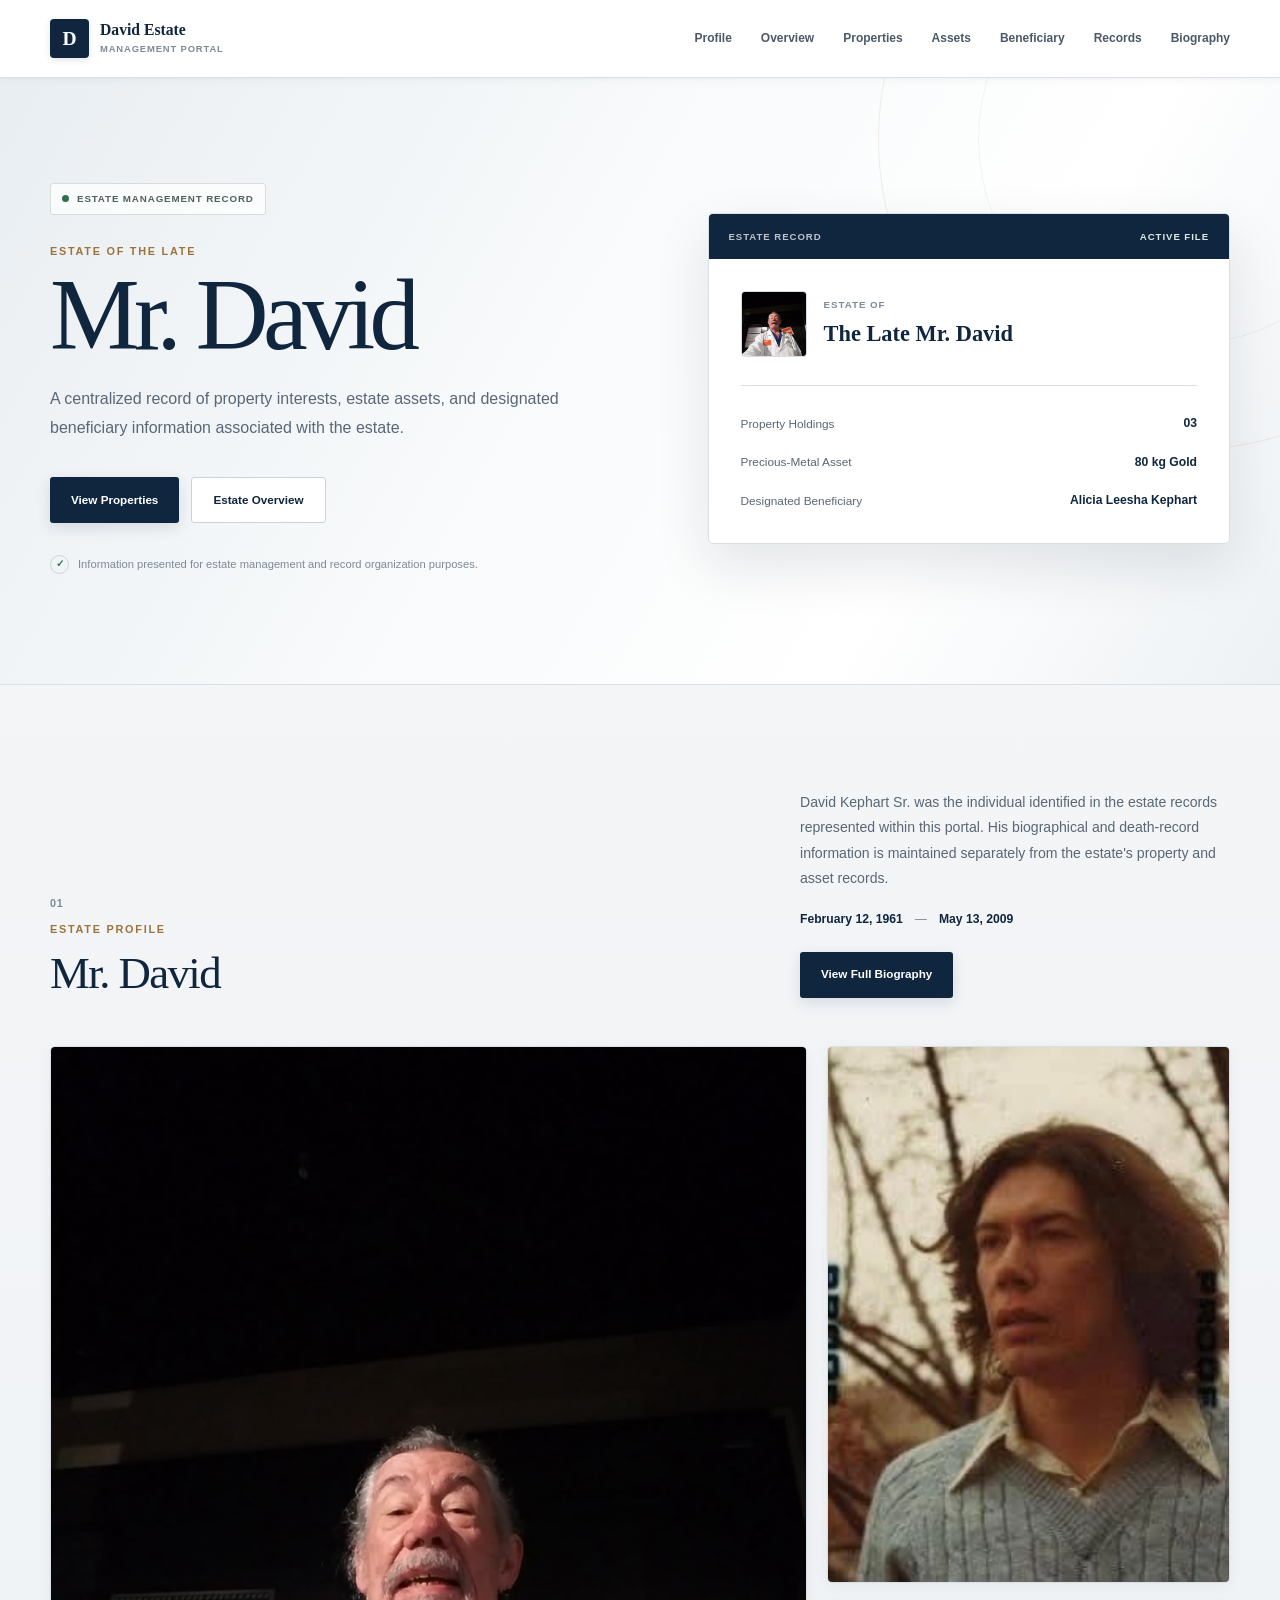
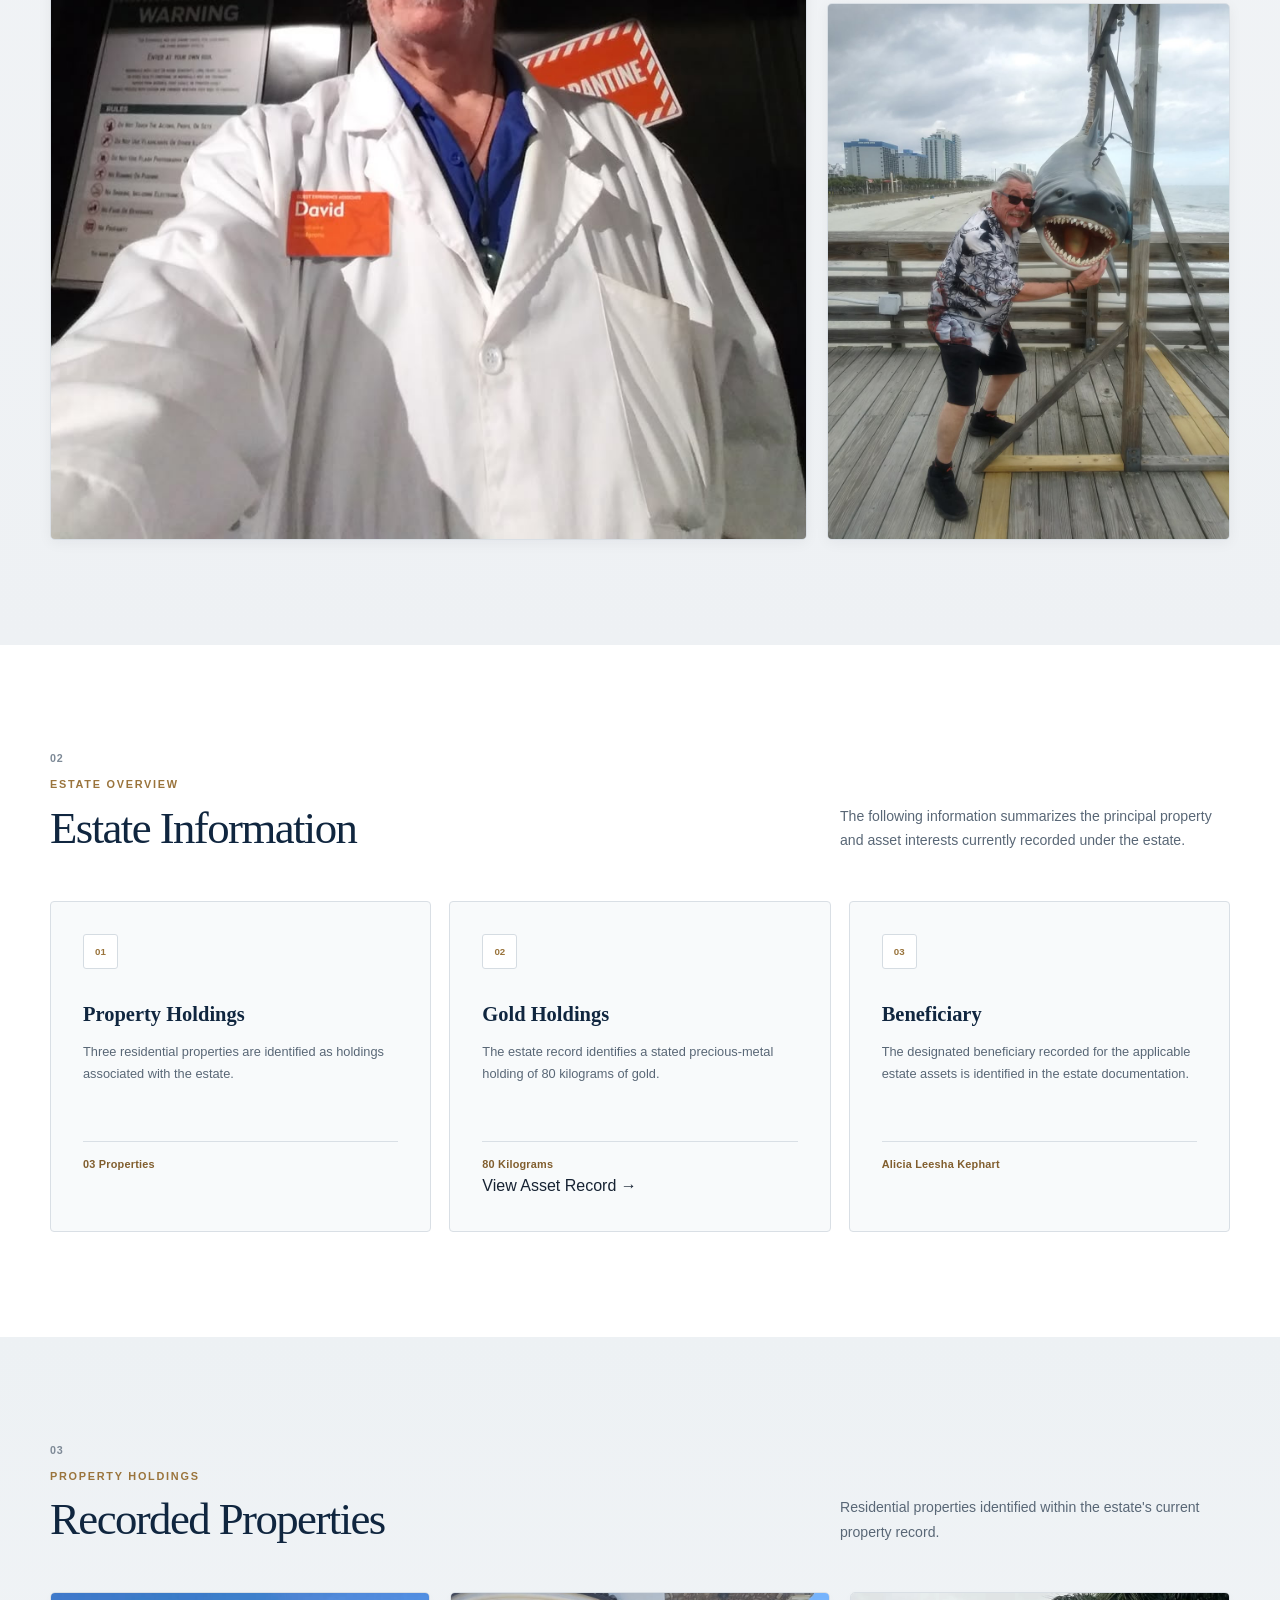
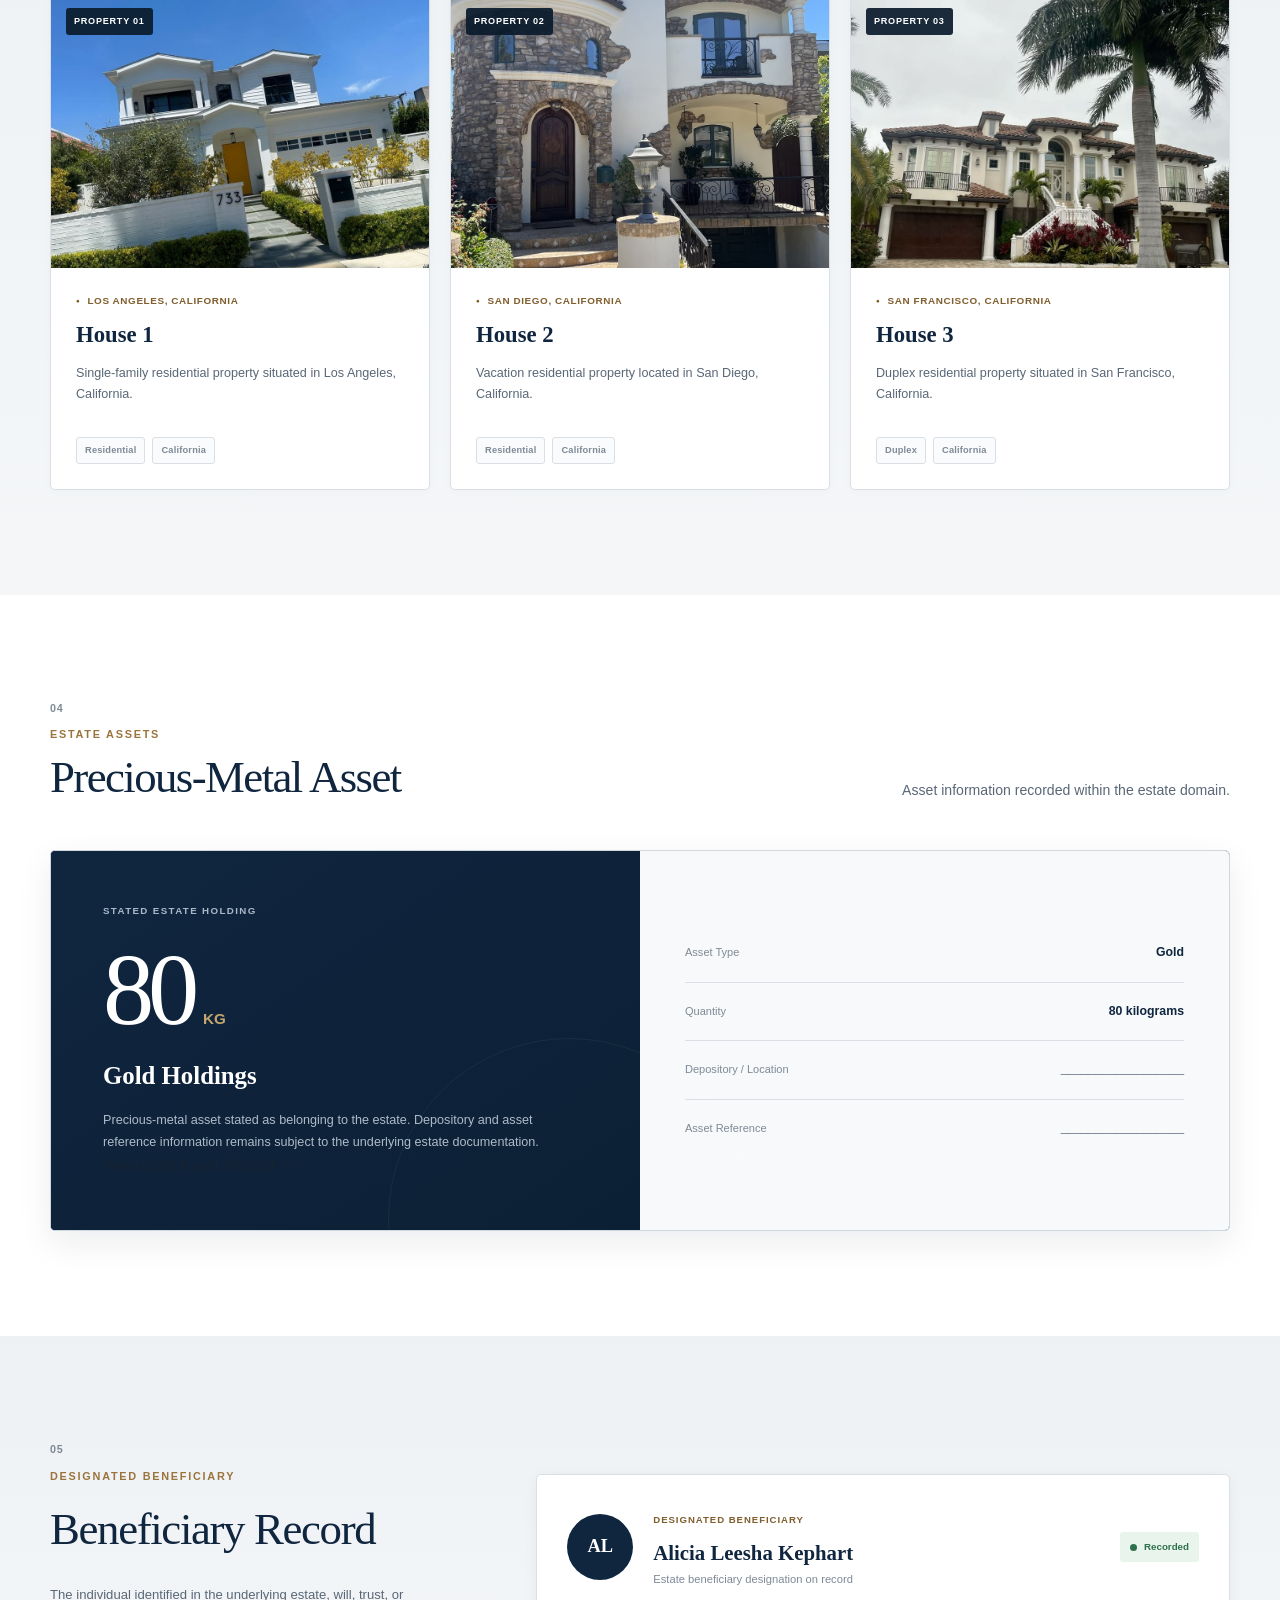
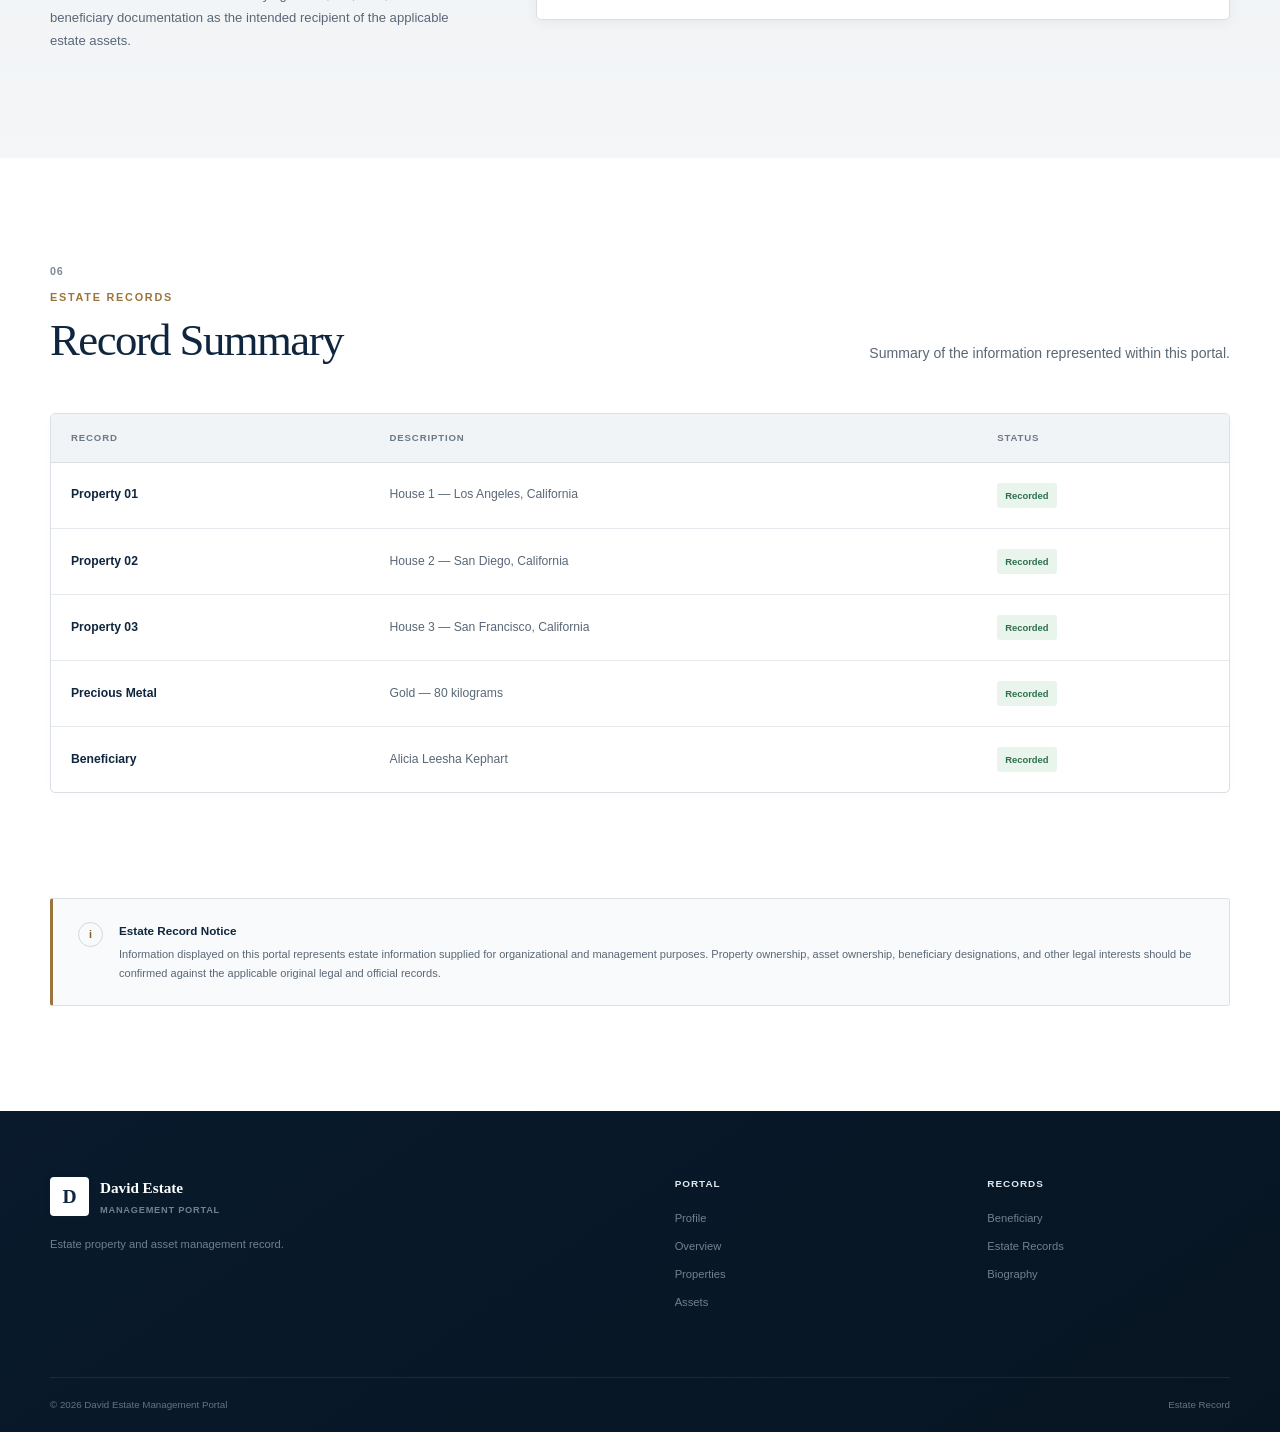
==== index.html @ 5ae82aa2 "Add files via upload" ====
<!DOCTYPE html>

<html lang="en">
<head>
  <meta charset="UTF-8" />
  <meta name="viewport" content="width=device-width, initial-scale=1.0" />

  <title>David Estate Management Portal</title>

<meta
 name="description"
 content="Estate management and property records portal for the Estate of the Late Mr. David."
/>

  <link rel="stylesheet" href="style.css" />
</head>

<body>

  <!-- =========================
       HEADER
  ========================== -->

  <header class="site-header">
    <div class="container header-inner">


  <a href="#home" class="brand">
    <span class="brand-mark">D</span>

    <span class="brand-text">
      <strong>David Estate</strong>
      <small>Management Portal</small>
    </span>
  </a>

  <nav class="main-nav" aria-label="Main navigation">
    <a href="#profile">Profile</a>
    <a href="#overview">Overview</a>
    <a href="#properties">Properties</a>
    <a href="#assets">Assets</a>
    <a href="#beneficiary">Beneficiary</a>
    <a href="#records">Records</a>
    <a href="biography.html">Biography</a>
  </nav>

  <button
    class="mobile-menu-button"
    id="mobileMenuButton"
    type="button"
    aria-label="Open navigation menu"
    aria-expanded="false"
  >
    <span></span>
    <span></span>
    <span></span>
  </button>

</div>


  </header>

  <!-- =========================
       MOBILE NAVIGATION
  ========================== -->

  <div class="mobile-nav" id="mobileNav">


<a href="#profile">Profile</a>

<a href="#overview">
  Overview
</a>

<a href="#properties">
  Properties
</a>

<a href="#assets">
  Assets
</a>

<a href="#beneficiary">
  Beneficiary
</a>

<a href="#records">
  Records
</a>

<a href="biography.html">
  Biography
</a>


  </div>

  <main>


<!-- =========================
     HERO
========================== -->

<section class="hero" id="home">

  <div class="container hero-grid">

    <div class="hero-content">

      <div class="status-label">
        <span class="status-dot"></span>
        Estate Management Record
      </div>

      <p class="eyebrow">
        ESTATE OF THE LATE
      </p>

      <h1>
        Mr. David
      </h1>

      <p class="hero-description">
        A centralized record of property interests, estate assets,
        and designated beneficiary information associated with the
        estate.
      </p>

      <div class="hero-actions">

        <a
          href="#properties"
          class="button button-primary"
        >
          View Properties
        </a>

        <a
          href="#overview"
          class="button button-secondary"
        >
          Estate Overview
        </a>

      </div>

      <div class="record-note">

        <span class="record-icon">
          ✓
        </span>

        <span>
          Information presented for estate management and record
          organization purposes.
        </span>

      </div>

    </div>


    <!-- ESTATE RECORD CARD -->

    <div class="hero-record-card">

      <div class="record-card-header">

        <span>
          ESTATE RECORD
        </span>

        <span class="record-status">
          ACTIVE FILE
        </span>

      </div>


      <div class="record-card-body">

        <div class="record-person">

          <div class="person-photo">

            <img
              src="assets/david-1.jpg"
              alt="Photograph of the late Mr. David"
            />

          </div>

          <div>

            <span class="record-label">
              Estate of
            </span>

            <h2>
              The Late Mr. David
            </h2>

          </div>

        </div>


        <div class="record-divider"></div>


        <div class="record-details">

          <div class="detail-item">

            <span>
              Property Holdings
            </span>

            <strong>
              03
            </strong>

          </div>


          <div class="detail-item">

            <span>
              Precious-Metal Asset
            </span>

            <strong>
              80 kg Gold
            </strong>

          </div>


          <div class="detail-item">

            <span>
              Designated Beneficiary
            </span>

            <strong>
              Alicia Leesha Kephart
            </strong>

          </div>

        </div>

      </div>

    </div>

  </div>

</section>


<!-- =========================
     ESTATE PROFILE
========================== -->

<section
  class="section profile-section"
  id="profile"
>

  <div class="container">

    <div class="section-heading">

      <div>

        <span class="section-number">
          01
        </span>

        <p class="eyebrow">
          ESTATE PROFILE
        </p>

        <h2>
          Mr. David
        </h2>

      </div>


      <div class="profile-introduction">

        <p>
          David Kephart Sr. was the individual identified in the
          estate records represented within this portal. His
          biographical and death-record information is maintained
          separately from the estate's property and asset records.
        </p>

        <p class="profile-dates">
          <strong>
            February 12, 1961
          </strong>

          <span>
            —
          </span>

          <strong>
            May 13, 2009
          </strong>
        </p>

        <a
          href="biography.html"
          class="button button-primary profile-link"
        >
          View Full Biography
        </a>

      </div>

    </div>


    <div class="profile-grid">

      <div class="profile-main-photo">

        <img
          src="assets/david-1.jpg"
          alt="Photograph of David Kephart Sr."
          loading="lazy"
        />

      </div>


      <div class="profile-side">

        <div class="profile-photo">

          <img
            src="assets/david-2.jpg"
            alt="Photograph of David Kephart Sr."
            loading="lazy"
          />

        </div>


        <div class="profile-photo">

          <img
            src="assets/david-3.jpg"
            alt="Photograph of David Kephart Sr."
            loading="lazy"
          />

        </div>

      </div>

    </div>

  </div>

</section>


<!-- =========================
     OVERVIEW
========================== -->

<section
  class="section overview-section"
  id="overview"
>

  <div class="container">

    <div class="section-heading">

      <div>

        <span class="section-number">
          02
        </span>

        <p class="eyebrow">
          ESTATE OVERVIEW
        </p>

        <h2>
          Estate Information
        </h2>

      </div>

      <p>
        The following information summarizes the principal property
        and asset interests currently recorded under the estate.
      </p>

    </div>


    <div class="overview-grid">

      <article class="info-card">

        <div class="info-icon">
          01
        </div>

        <h3>
          Property Holdings
        </h3>

        <p>
          Three residential properties are identified as holdings
          associated with the estate.
        </p>

        <span class="card-value">
          03 Properties
        </span>

      </article>


      <!-- GOLD CARD NOW LINKS TO GOLD HOLDINGS -->

      <a
        href="gold-holdings.html"
        class="info-card asset-link-card"
        aria-label="View Gold Holdings asset record"
      >

        <div class="info-icon">
          02
        </div>

        <h3>
          Gold Holdings
        </h3>

        <p>
          The estate record identifies a stated precious-metal
          holding of 80 kilograms of gold.
        </p>

        <span class="card-value">
          80 Kilograms
        </span>

        <span class="card-link">
          View Asset Record →
        </span>

      </a>


      <article class="info-card">

        <div class="info-icon">
          03
        </div>

        <h3>
          Beneficiary
        </h3>

        <p>
          The designated beneficiary recorded for the applicable
          estate assets is identified in the estate documentation.
        </p>

        <span class="card-value">
          Alicia Leesha Kephart
        </span>

      </article>

    </div>

  </div>

</section>


<!-- =========================
     PROPERTIES
========================== -->

<section
  class="section properties-section"
  id="properties"
>

  <div class="container">

    <div class="section-heading">

      <div>

        <span class="section-number">
          03
        </span>

        <p class="eyebrow">
          PROPERTY HOLDINGS
        </p>

        <h2>
          Recorded Properties
        </h2>

      </div>

      <p>
        Residential properties identified within the estate's
        current property record.
      </p>

    </div>


    <div class="property-grid">

      <!-- HOUSE 1 -->

      <article class="property-card">

        <div class="property-image">

          <img
            src="assets/house-1.jpg"
            alt="House 1 property in Los Angeles, California"
            loading="lazy"
          />

          <span class="property-number">
            PROPERTY 01
          </span>

        </div>


        <div class="property-content">

          <div class="property-location">

            <span class="location-pin">
              ●
            </span>

            Los Angeles, California

          </div>


          <h3>
            House 1
          </h3>


          <p>
            Single-family residential property situated in
            Los Angeles, California.
          </p>


          <div class="property-meta">

            <span>
              Residential
            </span>

            <span>
              California
            </span>

          </div>

        </div>

      </article>


      <!-- HOUSE 2 -->

      <article class="property-card">

        <div class="property-image">

          <img
            src="assets/house-2.jpg"
            alt="House 2 property in San Diego, California"
            loading="lazy"
          />

          <span class="property-number">
            PROPERTY 02
          </span>

        </div>


        <div class="property-content">

          <div class="property-location">

            <span class="location-pin">
              ●
            </span>

            San Diego, California

          </div>


          <h3>
            House 2
          </h3>


          <p>
            Vacation residential property located in San Diego,
            California.
          </p>


          <div class="property-meta">

            <span>
              Residential
            </span>

            <span>
              California
            </span>

          </div>

        </div>

      </article>


      <!-- HOUSE 3 -->

      <article class="property-card">

        <div class="property-image">

          <img
            src="assets/house-3.jpg"
            alt="House 3 property in San Francisco, California"
            loading="lazy"
          />

          <span class="property-number">
            PROPERTY 03
          </span>

        </div>


        <div class="property-content">

          <div class="property-location">

            <span class="location-pin">
              ●
            </span>

            San Francisco, California

          </div>


          <h3>
            House 3
          </h3>


          <p>
            Duplex residential property situated in San Francisco,
            California.
          </p>


          <div class="property-meta">

            <span>
              Duplex
            </span>

            <span>
              California
            </span>

          </div>

        </div>

      </article>

    </div>

  </div>

</section>


<!-- =========================
     ASSETS
========================== -->

<section
  class="section assets-section"
  id="assets"
>

  <div class="container">

    <div class="section-heading">

      <div>

        <span class="section-number">
          04
        </span>

        <p class="eyebrow">
          ESTATE ASSETS
        </p>

        <h2>
          Precious-Metal Asset
        </h2>

      </div>

      <p>
        Asset information recorded within the estate domain.
      </p>

    </div>


    <div class="asset-panel">

      <div class="asset-main">

        <span class="asset-label">
          STATED ESTATE HOLDING
        </span>


        <div class="asset-amount">

          <strong>
            80
          </strong>

          <span>
            KG
          </span>

        </div>


        <h3>
          Gold Holdings
        </h3>


        <p>
          Precious-metal asset stated as belonging to the estate.
          Depository and asset reference information remains subject
          to the underlying estate documentation.
        </p>


        <!-- NEW GOLD RECORD BUTTON -->

        <a
          href="gold-holdings.html"
          class="asset-record-link"
        >
          View Gold Asset Record
          <span>→</span>
        </a>

      </div>


      <div class="asset-details">

        <div class="asset-detail">

          <span>
            Asset Type
          </span>

          <strong>
            Gold
          </strong>

        </div>


        <div class="asset-detail">

          <span>
            Quantity
          </span>

          <strong>
            80 kilograms
          </strong>

        </div>


        <div class="asset-detail">

          <span>
            Depository / Location
          </span>

          <strong>
            __________________
          </strong>

        </div>


        <div class="asset-detail">

          <span>
            Asset Reference
          </span>

          <strong>
            __________________
          </strong>

        </div>

      </div>

    </div>

  </div>

</section>


<!-- =========================
     BENEFICIARY
========================== -->

<section
  class="section beneficiary-section"
  id="beneficiary"
>

  <div class="container">

    <div class="beneficiary-panel">

      <div class="beneficiary-heading">

        <span class="section-number">
          05
        </span>

        <p class="eyebrow">
          DESIGNATED BENEFICIARY
        </p>

        <h2>
          Beneficiary Record
        </h2>

        <p>
          The individual identified in the underlying estate,
          will, trust, or beneficiary documentation as the intended
          recipient of the applicable estate assets.
        </p>

      </div>


      <div class="beneficiary-card">

        <div class="beneficiary-avatar">
          AL
        </div>


        <div class="beneficiary-information">

          <span>
            DESIGNATED BENEFICIARY
          </span>

          <h3>
            Alicia Leesha Kephart
          </h3>

          <p>
            Estate beneficiary designation on record
          </p>

        </div>


        <div class="beneficiary-status">

          <span class="status-dot"></span>

          Recorded

        </div>

      </div>

    </div>

  </div>

</section>


<!-- =========================
     RECORDS
========================== -->

<section
  class="section records-section"
  id="records"
>

  <div class="container">

    <div class="section-heading">

      <div>

        <span class="section-number">
          06
        </span>

        <p class="eyebrow">
          ESTATE RECORDS
        </p>

        <h2>
          Record Summary
        </h2>

      </div>

      <p>
        Summary of the information represented within this portal.
      </p>

    </div>


    <div class="records-table-wrapper">

      <table class="records-table">

        <thead>

          <tr>

            <th>
              Record
            </th>

            <th>
              Description
            </th>

            <th>
              Status
            </th>

          </tr>

        </thead>


        <tbody>

          <tr>

            <td>
              Property 01
            </td>

            <td>
              House 1 — Los Angeles, California
            </td>

            <td>
              <span class="table-status">
                Recorded
              </span>
            </td>

          </tr>


          <tr>

            <td>
              Property 02
            </td>

            <td>
              House 2 — San Diego, California
            </td>

            <td>
              <span class="table-status">
                Recorded
              </span>
            </td>

          </tr>


          <tr>

            <td>
              Property 03
            </td>

            <td>
              House 3 — San Francisco, California
            </td>

            <td>
              <span class="table-status">
                Recorded
              </span>
            </td>

          </tr>


          <tr>

            <td>
              Precious Metal
            </td>

            <td>
              Gold — 80 kilograms
            </td>

            <td>
              <span class="table-status">
                Recorded
              </span>
            </td>

          </tr>


          <tr>

            <td>
              Beneficiary
            </td>

            <td>
              Alicia Leesha Kephart
            </td>

            <td>
              <span class="table-status">
                Recorded
              </span>
            </td>

          </tr>

        </tbody>

      </table>

    </div>

  </div>

</section>


<!-- =========================
     NOTICE
========================== -->

<section class="notice-section">

  <div class="container">

    <div class="notice">

      <div class="notice-icon">
        i
      </div>

      <div>

        <strong>
          Estate Record Notice
        </strong>

        <p>
          Information displayed on this portal represents estate
          information supplied for organizational and management
          purposes. Property ownership, asset ownership,
          beneficiary designations, and other legal interests should
          be confirmed against the applicable original legal and
          official records.
        </p>

      </div>

    </div>

  </div>

</section>


  </main>

  <!-- =========================
       FOOTER
  ========================== -->

  <footer class="site-footer">


<div class="container footer-grid">

  <div>

    <div class="footer-brand">

      <span class="brand-mark">
        D
      </span>

      <div>

        <strong>
          David Estate
        </strong>

        <small>
          Management Portal
        </small>

      </div>

    </div>

    <p>
      Estate property and asset management record.
    </p>

  </div>


  <div class="footer-column">

    <span class="footer-title">
      Portal
    </span>

    <a href="#profile">
      Profile
    </a>

    <a href="#overview">
      Overview
    </a>

    <a href="#properties">
      Properties
    </a>

    <a href="#assets">
      Assets
    </a>

  </div>


  <div class="footer-column">

    <span class="footer-title">
      Records
    </span>

    <a href="#beneficiary">
      Beneficiary
    </a>

    <a href="#records">
      Estate Records
    </a>

    <a href="biography.html">
      Biography
    </a>

  </div>

</div>


<div class="container footer-bottom">

  <span>
    © <span id="currentYear"></span>
    David Estate Management Portal
  </span>

  <span>
    Estate Record
  </span>

</div>


  </footer>

  <script src="script.js"></script>

</body>
</html>
---- style.css ----
/* =========================================================
   DAVID ESTATE MANAGEMENT PORTAL
   MAIN STYLESHEET
   Professional Estate / Property Management Design
========================================================= */


/* =========================================================
   RESET
========================================================= */

* {
  margin: 0;
  padding: 0;
  box-sizing: border-box;
}

html {
  scroll-behavior: smooth;
  scroll-padding-top: 90px;
}

body {
  font-family:
    Inter,
    -apple-system,
    BlinkMacSystemFont,
    "Segoe UI",
    Roboto,
    Helvetica,
    Arial,
    sans-serif;

  background: #f3f5f7;
  color: #172333;

  line-height: 1.6;

  -webkit-font-smoothing: antialiased;
  text-rendering: optimizeLegibility;
}

body,
button,
a {
  -webkit-font-smoothing: antialiased;
}

img {
  display: block;
  max-width: 100%;
}

button,
input,
textarea,
select {
  font: inherit;
}

button {
  color: inherit;
}

a {
  color: inherit;
  text-decoration: none;
}


/* =========================================================
   DESIGN VARIABLES
========================================================= */

:root {

  /* Primary */
  --navy: #10263f;
  --navy-dark: #091a2c;
  --navy-deep: #071522;
  --navy-light: #1a3a5b;

  /* Accent */
  --bronze: #9a743c;
  --bronze-dark: #815e2e;
  --bronze-light: #f2eadc;

  /* Neutral */
  --white: #ffffff;
  --background: #f3f5f7;
  --background-soft: #eef1f4;
  --surface: #ffffff;
  --surface-soft: #f8fafb;

  /* Text */
  --text: #172333;
  --text-light: #596776;
  --text-muted: #7e8a97;
  --text-faint: #a0aab4;

  /* Borders */
  --border: #d9dfe5;
  --border-light: #e7ebef;
  --border-dark: #c9d1d9;

  /* Status */
  --success: #2d704c;
  --success-bg: #e9f4ed;

  /* Shadows */
  --shadow-small:
    0 3px 14px rgba(9, 26, 44, 0.05);

  --shadow-medium:
    0 12px 34px rgba(9, 26, 44, 0.08);

  --shadow-large:
    0 22px 55px rgba(9, 26, 44, 0.11);

  /* Layout */
  --container: 1180px;
}


/* =========================================================
   GLOBAL
========================================================= */

.container {
  width: min(
    var(--container),
    calc(100% - 48px)
  );

  margin: 0 auto;
}

.section {
  padding: 105px 0;
}

.eyebrow {
  margin-bottom: 9px;

  color: var(--bronze);

  font-size: 0.68rem;
  font-weight: 750;

  letter-spacing: 0.16em;

  text-transform: uppercase;
}

.section-number {
  display: block;

  margin-bottom: 9px;

  color: var(--text-muted);

  font-size: 0.67rem;
  font-weight: 700;

  letter-spacing: 0.08em;
}

.section-heading {
  display: flex;

  justify-content: space-between;
  align-items: flex-end;

  gap: 60px;

  margin-bottom: 48px;
}

.section-heading h2 {
  color: var(--navy);

  font-family:
    Georgia,
    "Times New Roman",
    serif;

  font-size: clamp(2rem, 4vw, 2.8rem);

  font-weight: 500;

  line-height: 1.12;

  letter-spacing: -0.035em;
}

.section-heading > p {
  max-width: 390px;

  color: var(--text-light);

  font-size: 0.88rem;

  line-height: 1.75;
}


/* =========================================================
   HEADER
========================================================= */

.site-header {
  position: sticky;

  top: 0;

  z-index: 1000;

  height: 78px;

  background: rgba(255, 255, 255, 0.97);

  border-bottom: 1px solid var(--border);

  backdrop-filter: blur(14px);
  -webkit-backdrop-filter: blur(14px);
}

.header-inner {
  height: 100%;

  display: flex;

  align-items: center;
  justify-content: space-between;

  gap: 30px;
}


/* =========================================================
   BRAND
========================================================= */

.brand {
  display: flex;

  align-items: center;

  gap: 11px;

  flex-shrink: 0;
}

.brand-mark {
  width: 39px;
  height: 39px;

  display: grid;
  place-items: center;

  border-radius: 4px;

  background: var(--navy);

  color: var(--white);

  font-family:
    Georgia,
    "Times New Roman",
    serif;

  font-size: 1.22rem;

  font-weight: 700;

  box-shadow:
    0 2px 6px rgba(16, 38, 63, 0.12);
}

.brand-text {
  display: flex;

  flex-direction: column;
}

.brand-text strong {
  color: var(--navy);

  font-family:
    Georgia,
    "Times New Roman",
    serif;

  font-size: 0.98rem;

  font-weight: 700;

  line-height: 1.1;
}

.brand-text small {
  margin-top: 3px;

  color: var(--text-muted);

  font-size: 0.59rem;

  font-weight: 650;

  letter-spacing: 0.09em;

  text-transform: uppercase;
}


/* =========================================================
   NAVIGATION
========================================================= */

.main-nav {
  display: flex;

  align-items: center;

  gap: 29px;
}

.main-nav a {
  position: relative;

  color: #4b5968;

  font-size: 0.75rem;

  font-weight: 650;

  transition:
    color 180ms ease;
}

.main-nav a::after {
  content: "";

  position: absolute;

  left: 0;
  bottom: -8px;

  width: 0;
  height: 2px;

  background: var(--bronze);

  transition:
    width 180ms ease;
}

.main-nav a:hover {
  color: var(--navy);
}

.main-nav a:hover::after {
  width: 100%;
}


/* =========================================================
   MOBILE MENU BUTTON
========================================================= */

.mobile-menu-button {
  display: none;

  width: 42px;
  height: 42px;

  border: 1px solid var(--border);

  border-radius: 4px;

  background: var(--white);

  cursor: pointer;
}

.mobile-menu-button span {
  display: block;

  width: 19px;
  height: 2px;

  margin: 4px auto;

  background: var(--navy);

  transition:
    transform 180ms ease,
    opacity 180ms ease;
}


/* =========================================================
   MOBILE NAV
========================================================= */

.mobile-nav {
  display: none;

  position: fixed;

  top: 78px;
  left: 0;
  right: 0;

  z-index: 999;

  padding: 12px 24px 20px;

  background: rgba(255, 255, 255, 0.98);

  border-bottom: 1px solid var(--border);

  box-shadow: var(--shadow-medium);
}

.mobile-nav a {
  display: block;

  padding: 13px 0;

  border-bottom: 1px solid var(--border-light);

  color: var(--navy);

  font-size: 0.86rem;

  font-weight: 650;
}

.mobile-nav a:last-child {
  border-bottom: 0;
}

.mobile-nav.active {
  display: block;
}


/* =========================================================
   HERO
========================================================= */

.hero {
  position: relative;

  overflow: hidden;

  padding: 105px 0 110px;

  background:
    linear-gradient(
      120deg,
      #e9eef2 0%,
      #f8fafb 43%,
      #ffffff 72%,
      #edf1f4 100%
    );

  border-bottom: 1px solid var(--border);
}

.hero::before {
  content: "";

  position: absolute;

  right: -220px;
  top: -250px;

  width: 620px;
  height: 620px;

  border: 1px solid rgba(154, 116, 60, 0.12);

  border-radius: 50%;
}

.hero::after {
  content: "";

  position: absolute;

  right: -110px;
  top: -145px;

  width: 410px;
  height: 410px;

  border: 1px solid rgba(16, 38, 63, 0.05);

  border-radius: 50%;
}

.hero-grid {
  position: relative;

  z-index: 1;

  display: grid;

  grid-template-columns:
    1.05fr
    0.95fr;

  align-items: center;

  gap: 80px;
}


/* =========================================================
   HERO CONTENT
========================================================= */

.hero-content {
  max-width: 630px;
}

.status-label {
  display: inline-flex;

  align-items: center;

  gap: 8px;

  padding: 7px 11px;

  margin-bottom: 28px;

  border: 1px solid #d4dfd8;

  border-radius: 3px;

  background: rgba(255, 255, 255, 0.75);

  color: #526158;

  font-size: 0.61rem;

  font-weight: 750;

  letter-spacing: 0.09em;

  text-transform: uppercase;
}

.status-dot {
  width: 7px;
  height: 7px;

  flex-shrink: 0;

  border-radius: 50%;

  background: var(--success);
}

.hero h1 {
  margin-bottom: 22px;

  color: var(--navy);

  font-family:
    Georgia,
    "Times New Roman",
    serif;

  font-size: clamp(3.5rem, 8vw, 6.3rem);

  font-weight: 500;

  letter-spacing: -0.055em;

  line-height: 0.92;
}

.hero-description {
  max-width: 570px;

  color: var(--text-light);

  font-size: 1rem;

  line-height: 1.85;
}


/* =========================================================
   HERO ACTIONS
========================================================= */

.hero-actions {
  display: flex;

  align-items: center;

  gap: 12px;

  margin-top: 34px;
}

.button {
  display: inline-flex;

  align-items: center;
  justify-content: center;

  min-height: 46px;

  padding: 0 21px;

  border-radius: 3px;

  font-size: 0.73rem;

  font-weight: 750;

  transition:
    transform 180ms ease,
    background 180ms ease,
    border-color 180ms ease,
    box-shadow 180ms ease;
}

.button:hover {
  transform: translateY(-1px);
}

.button-primary {
  background: var(--navy);

  color: var(--white);

  box-shadow:
    0 5px 15px rgba(16, 38, 63, 0.12);
}

.button-primary:hover {
  background: var(--navy-light);

  box-shadow:
    0 7px 18px rgba(16, 38, 63, 0.16);
}

.button-secondary {
  border: 1px solid var(--border-dark);

  background: var(--white);

  color: var(--navy);
}

.button-secondary:hover {
  border-color: var(--navy);

  background: #f9fafb;
}


/* =========================================================
   RECORD NOTE
========================================================= */

.record-note {
  display: flex;

  align-items: center;

  gap: 9px;

  max-width: 560px;

  margin-top: 32px;

  color: var(--text-muted);

  font-size: 0.7rem;

  line-height: 1.5;
}

.record-icon {
  width: 19px;
  height: 19px;

  display: grid;
  place-items: center;

  flex-shrink: 0;

  border: 1px solid #cad8cf;

  border-radius: 50%;

  color: var(--success);

  font-size: 0.62rem;

  font-weight: 800;
}


/* =========================================================
   HERO RECORD CARD
========================================================= */

.hero-record-card {
  overflow: hidden;

  background: var(--white);

  border: 1px solid var(--border);

  border-radius: 5px;

  box-shadow: var(--shadow-large);
}

.record-card-header {
  display: flex;

  justify-content: space-between;
  align-items: center;

  padding: 15px 20px;

  background: var(--navy);

  color: rgba(255, 255, 255, 0.72);

  font-size: 0.6rem;

  font-weight: 750;

  letter-spacing: 0.1em;
}

.record-status {
  color: #dce9e0;
}

.record-card-body {
  padding: 32px;
}

.record-person {
  display: flex;

  align-items: center;

  gap: 17px;
}

.person-photo {
  width: 66px;
  height: 66px;

  overflow: hidden;

  flex-shrink: 0;

  border: 1px solid #d5dce2;

  border-radius: 4px;

  background: #eef1f4;
}

.person-photo img {
  width: 100%;
  height: 100%;

  object-fit: cover;
}

.person-placeholder {
  width: 66px;
  height: 66px;

  display: grid;
  place-items: center;

  flex-shrink: 0;

  border: 1px solid #d9dfe5;

  border-radius: 4px;

  background: #f3f5f7;

  color: var(--navy);

  font-family:
    Georgia,
    "Times New Roman",
    serif;

  font-size: 1.8rem;

  font-weight: 600;
}

.record-label {
  display: block;

  margin-bottom: 4px;

  color: var(--text-muted);

  font-size: 0.61rem;

  font-weight: 750;

  letter-spacing: 0.1em;

  text-transform: uppercase;
}

.record-person h2 {
  color: var(--navy);

  font-family:
    Georgia,
    "Times New Roman",
    serif;

  font-size: 1.4rem;

  font-weight: 600;
}

.record-divider {
  height: 1px;

  margin: 28px 0;

  background: var(--border);
}

.record-details {
  display: grid;

  gap: 19px;
}

.detail-item {
  display: flex;

  justify-content: space-between;
  align-items: center;

  gap: 20px;
}

.detail-item span {
  color: var(--text-light);

  font-size: 0.74rem;
}

.detail-item strong {
  color: var(--navy);

  font-size: 0.76rem;

  font-weight: 750;

  text-align: right;
}


/* =========================================================
   ESTATE PROFILE
========================================================= */

.profile-section {
  background:
    linear-gradient(
      180deg,
      #f3f5f7 0%,
      #eef1f4 100%
    );
}

.profile-introduction {
  max-width: 430px;
}

.profile-introduction > p:first-child {
  color: var(--text-light);

  font-size: 0.88rem;

  line-height: 1.8;
}

.profile-dates {
  display: flex;

  align-items: center;

  gap: 12px;

  margin-top: 19px;

  color: var(--navy);

  font-size: 0.76rem;
}

.profile-dates span {
  color: var(--text-muted);
}

.profile-dates strong {
  font-weight: 700;
}

.profile-link {
  margin-top: 22px;
}


/* =========================================================
   PROFILE GALLERY
========================================================= */

.profile-grid {
  display: grid;

  grid-template-columns:
    1.5fr
    0.8fr;

  gap: 20px;
}

.profile-main-photo {
  min-height: 500px;

  overflow: hidden;

  border: 1px solid var(--border);

  border-radius: 5px;

  background: #e4e8ec;

  box-shadow: var(--shadow-small);
}

.profile-main-photo img {
  width: 100%;
  height: 100%;

  object-fit: cover;

  transition:
    transform 500ms ease;
}

.profile-main-photo:hover img {
  transform: scale(1.015);
}

.profile-side {
  display: grid;

  grid-template-rows:
    1fr
    1fr;

  gap: 20px;
}

.profile-photo {
  min-height: 240px;

  overflow: hidden;

  border: 1px solid var(--border);

  border-radius: 5px;

  background: #e4e8ec;

  box-shadow: var(--shadow-small);
}

.profile-photo img {
  width: 100%;
  height: 100%;

  object-fit: cover;

  transition:
    transform 500ms ease;
}

.profile-photo:hover img {
  transform: scale(1.015);
}


/* =========================================================
   OVERVIEW
========================================================= */

.overview-section {
  background: #ffffff;
}

.overview-grid {
  display: grid;

  grid-template-columns:
    repeat(3, 1fr);

  gap: 18px;
}

.info-card {
  position: relative;

  padding: 32px;

  background: #f8fafb;

  border: 1px solid var(--border);

  border-radius: 4px;

  transition:
    transform 180ms ease,
    box-shadow 180ms ease,
    border-color 180ms ease;
}

.info-card:hover {
  transform: translateY(-3px);

  border-color: #cbd3db;

  box-shadow: var(--shadow-small);
}

.info-icon {
  width: 35px;
  height: 35px;

  display: grid;
  place-items: center;

  margin-bottom: 29px;

  border: 1px solid #d5dce2;

  border-radius: 3px;

  background: #ffffff;

  color: var(--bronze);

  font-size: 0.61rem;

  font-weight: 800;
}

.info-card h3 {
  margin-bottom: 10px;

  color: var(--navy);

  font-family:
    Georgia,
    "Times New Roman",
    serif;

  font-size: 1.28rem;

  font-weight: 600;
}

.info-card p {
  min-height: 76px;

  color: var(--text-light);

  font-size: 0.8rem;

  line-height: 1.7;
}

.card-value {
  display: block;

  width: 100%;

  margin-top: 24px;

  padding-top: 14px;

  border-top: 1px solid var(--border);

  color: var(--bronze-dark);

  font-size: 0.68rem;

  font-weight: 750;

  letter-spacing: 0.02em;
}


/* =========================================================
   PROPERTIES
========================================================= */

.properties-section {
  background:
    linear-gradient(
      180deg,
      #edf1f4 0%,
      #f4f6f8 100%
    );
}

.property-grid {
  display: grid;

  grid-template-columns:
    repeat(3, 1fr);

  gap: 20px;
}

.property-card {
  overflow: hidden;

  background: var(--white);

  border: 1px solid var(--border);

  border-radius: 5px;

  box-shadow:
    0 2px 8px rgba(9, 26, 44, 0.025);

  transition:
    transform 180ms ease,
    box-shadow 180ms ease,
    border-color 180ms ease;
}

.property-card:hover {
  transform: translateY(-4px);

  border-color: #cbd3db;

  box-shadow: var(--shadow-medium);
}

.property-image {
  position: relative;

  height: 275px;

  overflow: hidden;

  background: #e4e8ec;
}

.property-image img {
  width: 100%;
  height: 100%;

  display: block;

  object-fit: cover;

  transition:
    transform 500ms ease;
}

.property-card:hover .property-image img {
  transform: scale(1.025);
}

.image-placeholder {
  width: 100%;
  height: 100%;

  display: grid;
  place-items: center;

  color: #8995a1;

  font-size: 0.63rem;

  font-weight: 750;

  letter-spacing: 0.15em;
}

.property-number {
  position: absolute;

  left: 15px;
  top: 15px;

  padding: 6px 8px;

  background: rgba(10, 27, 44, 0.92);

  border-radius: 3px;

  color: var(--white);

  font-size: 0.57rem;

  font-weight: 750;

  letter-spacing: 0.08em;
}

.property-content {
  padding: 25px;
}

.property-location {
  display: flex;

  align-items: center;

  gap: 7px;

  margin-bottom: 8px;

  color: var(--bronze-dark);

  font-size: 0.62rem;

  font-weight: 750;

  letter-spacing: 0.06em;

  text-transform: uppercase;
}

.location-pin {
  font-size: 0.4rem;
}

.property-content h3 {
  margin-bottom: 9px;

  color: var(--navy);

  font-family:
    Georgia,
    "Times New Roman",
    serif;

  font-size: 1.42rem;

  font-weight: 600;
}

.property-content p {
  min-height: 52px;

  color: var(--text-light);

  font-size: 0.79rem;

  line-height: 1.65;
}

.property-meta {
  display: flex;

  flex-wrap: wrap;

  gap: 7px;

  margin-top: 22px;
}

.property-meta span {
  padding: 5px 8px;

  border: 1px solid var(--border);

  border-radius: 3px;

  background: #fafbfc;

  color: var(--text-muted);

  font-size: 0.58rem;

  font-weight: 700;

  letter-spacing: 0.02em;
}


/* =========================================================
   ASSETS
========================================================= */

.assets-section {
  background: #ffffff;
}

.asset-panel {
  display: grid;

  grid-template-columns:
    1fr
    1fr;

  overflow: hidden;

  border: 1px solid #cfd7df;

  border-radius: 5px;

  background: var(--navy);

  box-shadow: var(--shadow-medium);
}

.asset-main {
  position: relative;

  padding: 52px;

  background:
    linear-gradient(
      145deg,
      #10263f 0%,
      #0c2035 100%
    );
}

.asset-main::after {
  content: "";

  position: absolute;

  right: -110px;
  bottom: -170px;

  width: 360px;
  height: 360px;

  border: 1px solid rgba(255, 255, 255, 0.05);

  border-radius: 50%;
}

.asset-label {
  display: block;

  margin-bottom: 25px;

  color: #aab9c7;

  font-size: 0.61rem;

  font-weight: 750;

  letter-spacing: 0.14em;

  text-transform: uppercase;
}

.asset-amount {
  position: relative;

  z-index: 1;

  display: flex;

  align-items: baseline;

  gap: 10px;
}

.asset-amount strong {
  color: #ffffff;

  font-family:
    Georgia,
    "Times New Roman",
    serif;

  font-size: clamp(4.5rem, 8vw, 7rem);

  font-weight: 500;

  line-height: 0.9;

  letter-spacing: -0.06em;
}

.asset-amount span {
  color: #c5a66e;

  font-size: 0.95rem;

  font-weight: 750;
}

.asset-main h3 {
  position: relative;

  z-index: 1;

  margin-top: 20px;

  color: #ffffff;

  font-family:
    Georgia,
    "Times New Roman",
    serif;

  font-size: 1.55rem;

  font-weight: 600;
}

.asset-main p {
  position: relative;

  z-index: 1;

  max-width: 500px;

  margin-top: 13px;

  color: #aebbc8;

  font-size: 0.79rem;

  line-height: 1.75;
}

.asset-details {
  padding: 45px;

  background: #f7f9fa;

  display: grid;

  align-content: center;
}

.asset-detail {
  display: flex;

  justify-content: space-between;
  align-items: center;

  gap: 20px;

  padding: 19px 0;

  border-bottom: 1px solid var(--border);
}

.asset-detail:first-child {
  padding-top: 0;
}

.asset-detail:last-child {
  padding-bottom: 0;

  border-bottom: 0;
}

.asset-detail span {
  color: var(--text-muted);

  font-size: 0.69rem;
}

.asset-detail strong {
  color: var(--navy);

  font-size: 0.77rem;

  font-weight: 750;

  text-align: right;
}


/* =========================================================
   BENEFICIARY
========================================================= */

.beneficiary-section {
  background:
    linear-gradient(
      180deg,
      #eef1f4 0%,
      #f4f6f8 100%
    );
}

.beneficiary-panel {
  display: grid;

  grid-template-columns:
    0.75fr
    1.25fr;

  align-items: center;

  gap: 70px;
}

.beneficiary-heading h2 {
  margin-bottom: 18px;

  color: var(--navy);

  font-family:
    Georgia,
    "Times New Roman",
    serif;

  font-size: clamp(2rem, 4vw, 2.8rem);

  font-weight: 500;

  letter-spacing: -0.03em;
}

.beneficiary-heading > p:last-child {
  color: var(--text-light);

  font-size: 0.82rem;

  line-height: 1.75;
}

.beneficiary-card {
  display: flex;

  align-items: center;

  gap: 20px;

  padding: 30px;

  background: #ffffff;

  border: 1px solid var(--border);

  border-radius: 5px;

  box-shadow: var(--shadow-small);
}

.beneficiary-avatar {
  width: 66px;
  height: 66px;

  display: grid;
  place-items: center;

  flex-shrink: 0;

  border-radius: 50%;

  background: var(--navy);

  color: #ffffff;

  font-family:
    Georgia,
    "Times New Roman",
    serif;

  font-size: 1.15rem;

  font-weight: 600;
}

.beneficiary-information {
  flex: 1;
}

.beneficiary-information > span {
  color: var(--bronze-dark);

  font-size: 0.6rem;

  font-weight: 750;

  letter-spacing: 0.1em;

  text-transform: uppercase;
}

.beneficiary-information h3 {
  margin-top: 5px;

  color: var(--navy);

  font-family:
    Georgia,
    "Times New Roman",
    serif;

  font-size: 1.3rem;

  font-weight: 600;
}

.beneficiary-information p {
  margin-top: 2px;

  color: var(--text-muted);

  font-size: 0.7rem;
}

.beneficiary-status {
  display: flex;

  align-items: center;

  gap: 7px;

  padding: 7px 10px;

  border-radius: 3px;

  background: var(--success-bg);

  color: var(--success);

  font-size: 0.61rem;

  font-weight: 750;
}


/* =========================================================
   RECORDS TABLE
========================================================= */

.records-section {
  background: #ffffff;
}

.records-table-wrapper {
  overflow-x: auto;

  border: 1px solid var(--border);

  border-radius: 5px;

  background: #ffffff;

  box-shadow:
    0 2px 8px rgba(9, 26, 44, 0.025);
}

.records-table {
  width: 100%;

  min-width: 680px;

  border-collapse: collapse;
}

.records-table th {
  padding: 16px 20px;

  background: #f1f4f6;

  border-bottom: 1px solid var(--border);

  color: #6d7985;

  font-size: 0.6rem;

  font-weight: 750;

  letter-spacing: 0.09em;

  text-align: left;

  text-transform: uppercase;
}

.records-table td {
  padding: 20px;

  border-bottom: 1px solid var(--border-light);

  color: var(--text-light);

  font-size: 0.76rem;
}

.records-table tr:last-child td {
  border-bottom: 0;
}

.records-table tbody tr {
  transition:
    background 150ms ease;
}

.records-table tbody tr:hover {
  background: #fafbfc;
}

.records-table td:first-child {
  color: var(--navy);

  font-weight: 700;
}

.table-status {
  display: inline-block;

  padding: 5px 8px;

  border-radius: 3px;

  background: var(--success-bg);

  color: var(--success);

  font-size: 0.59rem;

  font-weight: 750;
}


/* =========================================================
   NOTICE
========================================================= */

.notice-section {
  padding: 0 0 105px;

  background: #ffffff;
}

.notice {
  display: flex;

  align-items: flex-start;

  gap: 16px;

  padding: 23px 25px;

  border: 1px solid #dce2e7;

  border-left: 3px solid var(--bronze);

  border-radius: 3px;

  background: #f8fafb;
}

.notice-icon {
  width: 25px;
  height: 25px;

  display: grid;
  place-items: center;

  flex-shrink: 0;

  border: 1px solid #d1d9e0;

  border-radius: 50%;

  color: var(--bronze-dark);

  font-size: 0.68rem;

  font-weight: 800;
}

.notice strong {
  display: block;

  margin-bottom: 4px;

  color: var(--navy);

  font-size: 0.73rem;

  font-weight: 750;
}

.notice p {
  color: var(--text-light);

  font-size: 0.69rem;

  line-height: 1.7;
}


/* =========================================================
   FOOTER
========================================================= */

.site-footer {
  background:
    linear-gradient(
      145deg,
      #091a2c 0%,
      #071522 100%
    );

  color: #a9b5c1;
}

.footer-grid {
  display: grid;

  grid-template-columns:
    1.6fr
    0.7fr
    0.7fr;

  gap: 70px;

  padding: 65px 0;
}

.footer-brand {
  display: flex;

  align-items: center;

  gap: 11px;

  margin-bottom: 18px;
}

.footer-brand .brand-mark {
  background: #ffffff;

  color: var(--navy);
}

.footer-brand strong {
  display: block;

  color: #ffffff;

  font-family:
    Georgia,
    "Times New Roman",
    serif;

  font-size: 0.95rem;

  font-weight: 600;
}

.footer-brand small {
  display: block;

  margin-top: 2px;

  color: #6f8091;

  font-size: 0.58rem;

  font-weight: 650;

  letter-spacing: 0.08em;

  text-transform: uppercase;
}

.footer-grid > div:first-child > p {
  max-width: 310px;

  color: #6f8091;

  font-size: 0.7rem;

  line-height: 1.7;
}

.footer-column {
  display: flex;

  flex-direction: column;

  align-items: flex-start;

  gap: 10px;
}

.footer-title {
  margin-bottom: 8px;

  color: #e1e7ec;

  font-size: 0.62rem;

  font-weight: 750;

  letter-spacing: 0.1em;

  text-transform: uppercase;
}

.footer-column a {
  color: #718193;

  font-size: 0.7rem;

  transition:
    color 180ms ease;
}

.footer-column a:hover {
  color: #ffffff;
}

.footer-bottom {
  display: flex;

  justify-content: space-between;

  padding: 19px 0;

  border-top: 1px solid rgba(255, 255, 255, 0.08);

  color: #627386;

  font-size: 0.61rem;
}


/* =========================================================
   RESPONSIVE — TABLET
========================================================= */

@media (max-width: 1000px) {

  .main-nav {
    gap: 18px;
  }

  .main-nav a {
    font-size: 0.68rem;
  }

  .hero-grid {
    grid-template-columns: 1fr;

    gap: 55px;
  }

  .hero-content {
    max-width: 720px;
  }

  .hero-record-card {
    max-width: 700px;
  }

  .overview-grid,
  .property-grid {
    grid-template-columns:
      repeat(2, 1fr);
  }

  .property-card:last-child {
    grid-column: 1 / -1;

    max-width:
      calc(50% - 10px);
  }

  .beneficiary-panel {
    grid-template-columns: 1fr;

    gap: 40px;
  }
}


/* =========================================================
   RESPONSIVE — MOBILE
========================================================= */

@media (max-width: 720px) {

  .container {
    width:
      min(
        var(--container),
        calc(100% - 32px)
      );
  }

  .section {
    padding: 75px 0;
  }


  /* HEADER */

  .site-header {
    height: 70px;
  }

  .brand-mark {
    width: 36px;
    height: 36px;
  }

  .brand-text strong {
    font-size: 0.88rem;
  }

  .brand-text small {
    font-size: 0.54rem;
  }

  .main-nav {
    display: none;
  }

  .mobile-menu-button {
    display: block;
  }

  .mobile-nav {
    top: 70px;
  }


  /* HERO */

  .hero {
    padding: 70px 0 75px;
  }

  .hero h1 {
    font-size:
      clamp(
        3.4rem,
        18vw,
        5.4rem
      );
  }

  .hero-description {
    font-size: 0.9rem;

    line-height: 1.75;
  }

  .hero-actions {
    flex-direction: column;

    align-items: stretch;
  }

  .button {
    width: 100%;
  }

  .record-card-body {
    padding: 25px;
  }

  .record-person h2 {
    font-size: 1.18rem;
  }


  /* SECTION HEADINGS */

  .section-heading {
    display: block;

    margin-bottom: 34px;
  }

  .section-heading > p {
    margin-top: 18px;

    font-size: 0.81rem;
  }

  .section-heading h2 {
    font-size: 2rem;
  }


  /* PROFILE */

  .profile-grid {
    grid-template-columns: 1fr;
  }

  .profile-main-photo {
    min-height: 400px;
  }

  .profile-side {
    grid-template-columns:
      1fr
      1fr;

    grid-template-rows: 230px;
  }

  .profile-photo {
    min-height: 230px;
  }


  /* OVERVIEW */

  .overview-grid {
    grid-template-columns: 1fr;
  }


  /* PROPERTIES */

  .property-grid {
    grid-template-columns: 1fr;
  }

  .property-card:last-child {
    grid-column: auto;

    max-width: none;
  }

  .property-image {
    height: 240px;
  }


  /* ASSET */

  .asset-panel {
    grid-template-columns: 1fr;
  }

  .asset-main {
    padding: 35px;
  }

  .asset-details {
    padding: 30px;
  }

  .asset-amount strong {
    font-size: 5.2rem;
  }


  /* BENEFICIARY */

  .beneficiary-card {
    align-items: flex-start;

    flex-wrap: wrap;

    padding: 24px;
  }

  .beneficiary-information {
    min-width:
      calc(100% - 86px);
  }

  .beneficiary-status {
    margin-left: 86px;
  }


  /* NOTICE */

  .notice {
    padding: 19px;
  }


  /* FOOTER */

  .footer-grid {
    grid-template-columns:
      1fr
      1fr;

    gap: 45px 30px;

    padding: 50px 0;
  }

  .footer-grid > div:first-child {
    grid-column: 1 / -1;
  }

  .footer-bottom {
    flex-direction: column;

    gap: 7px;
  }
}


/* =========================================================
   RESPONSIVE — SMALL PHONES
========================================================= */

@media (max-width: 480px) {

  .container {
    width:
      calc(100% - 28px);
  }

  .hero {
    padding-top: 55px;
  }

  .status-label {
    font-size: 0.57rem;
  }

  .record-card-body {
    padding: 21px;
  }

  .detail-item {
    align-items: flex-start;

    flex-direction: column;

    gap: 4px;
  }

  .detail-item strong {
    text-align: left;
  }


  /* PROFILE */

  .profile-side {
    grid-template-columns: 1fr;

    grid-template-rows:
      260px
      260px;
  }

  .profile-main-photo {
    min-height: 350px;
  }


  /* PROPERTY */

  .property-content {
    padding: 21px;
  }


  /* ASSET */

  .asset-main {
    padding: 28px;
  }

  .asset-details {
    padding: 25px;
  }


  /* BENEFICIARY */

  .beneficiary-card {
    display: grid;

    grid-template-columns:
      66px
      1fr;
  }

  .beneficiary-information {
    min-width: 0;
  }

  .beneficiary-status {
    grid-column: 1 / -1;

    margin-left: 0;
  }


  /* FOOTER */

  .footer-grid {
    grid-template-columns: 1fr;
  }

  .footer-grid > div:first-child {
    grid-column: auto;
  }
}
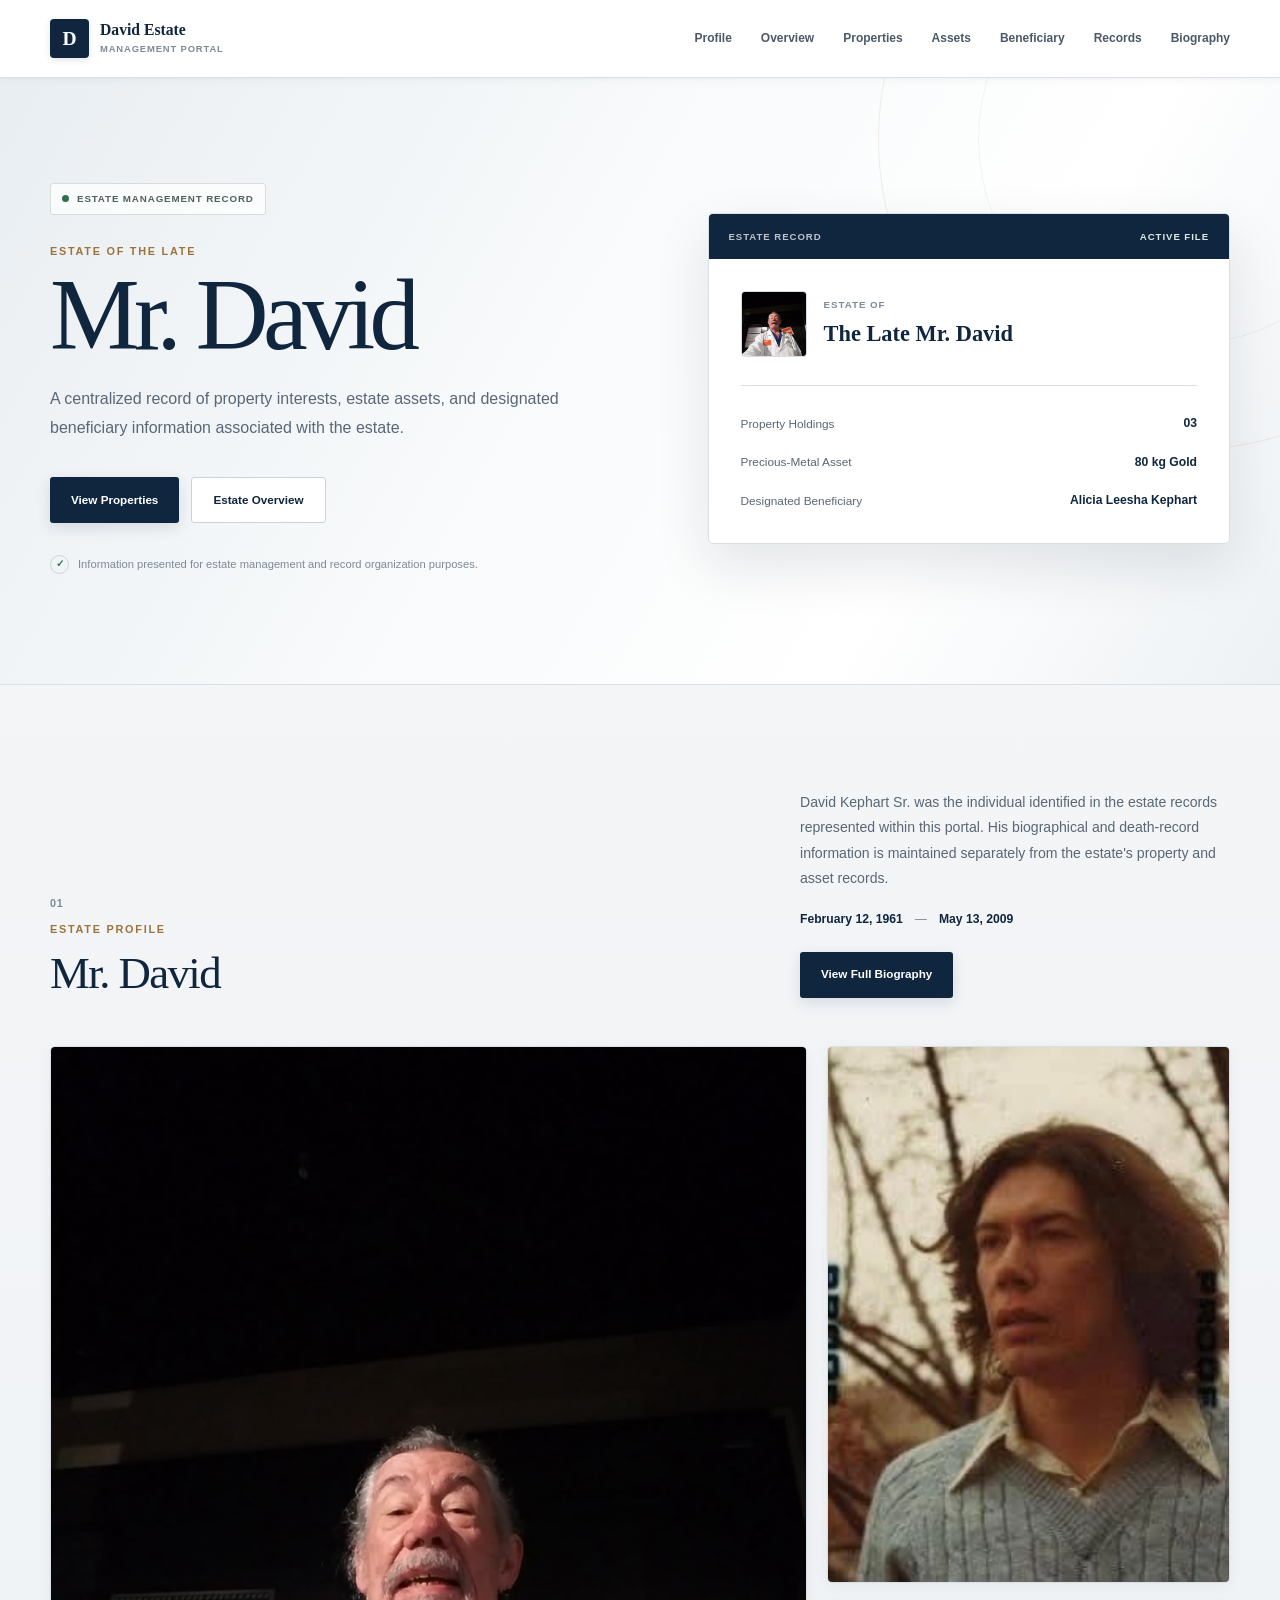
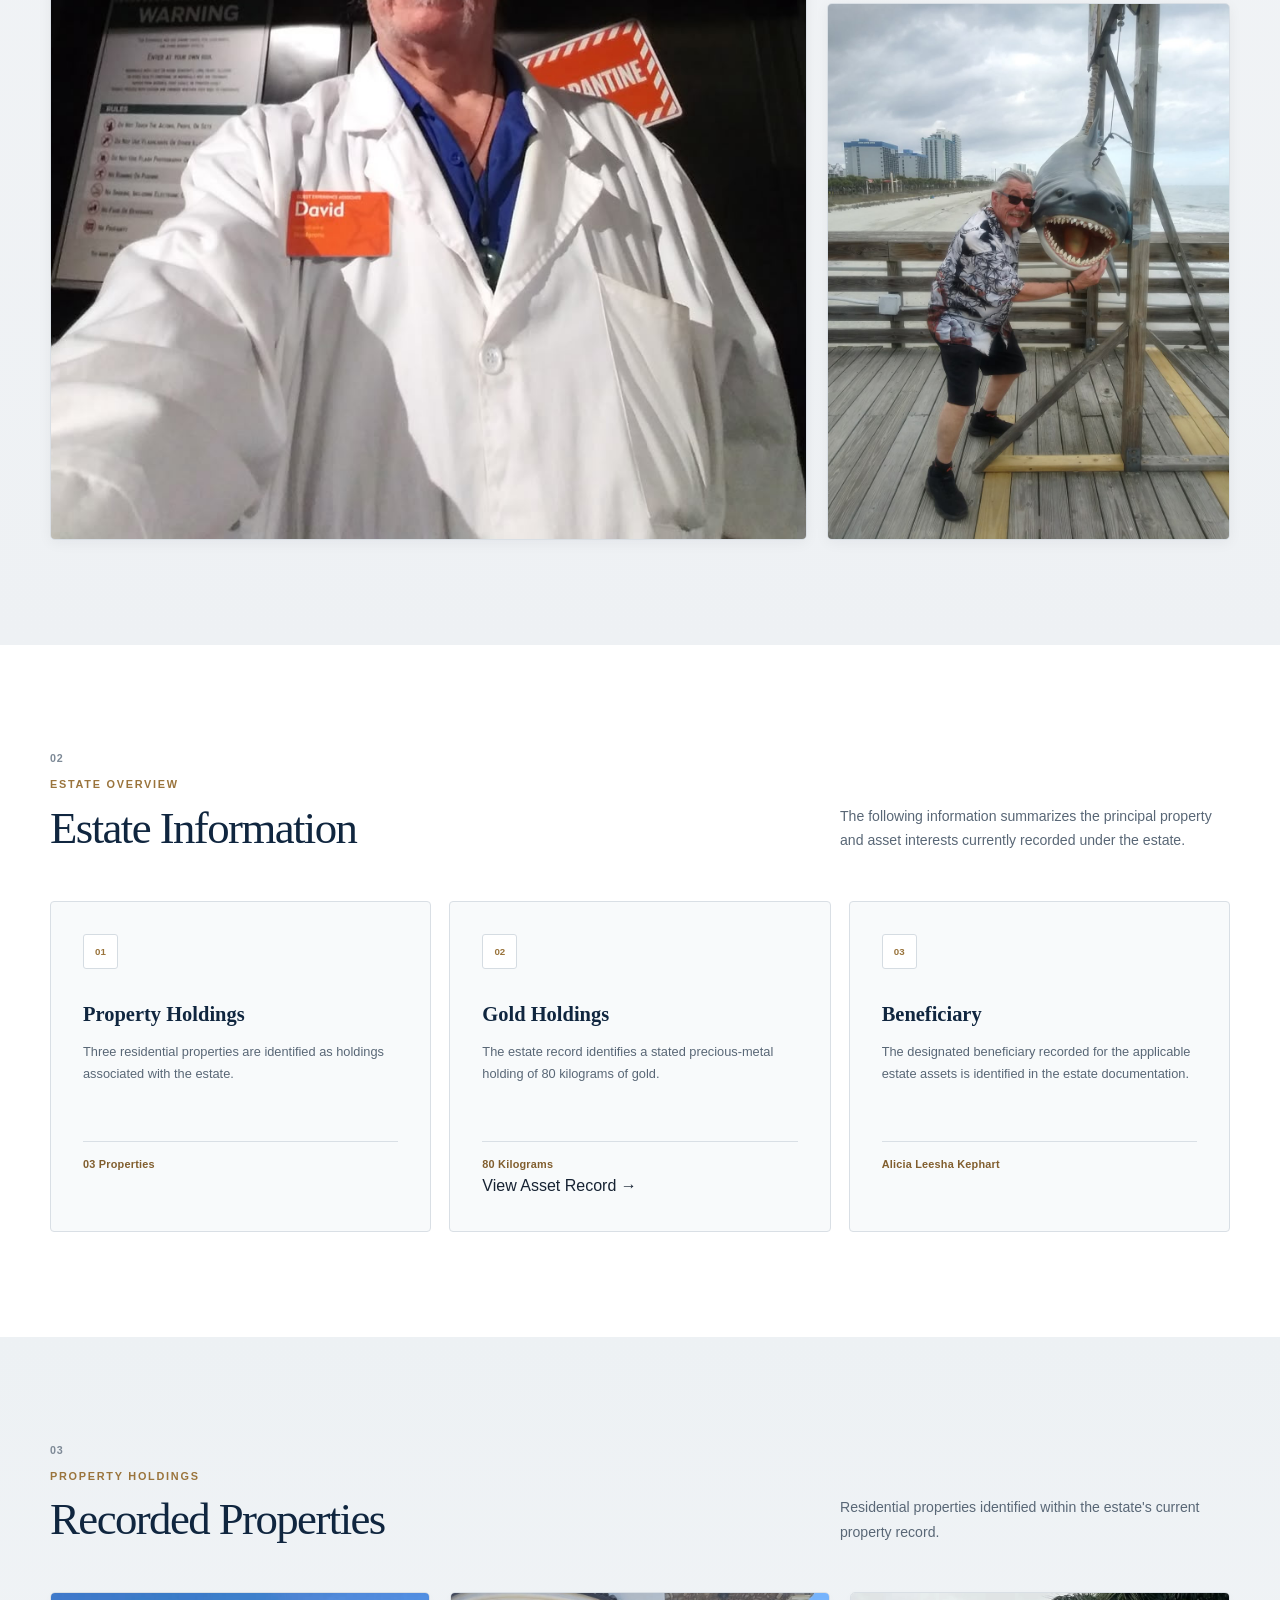
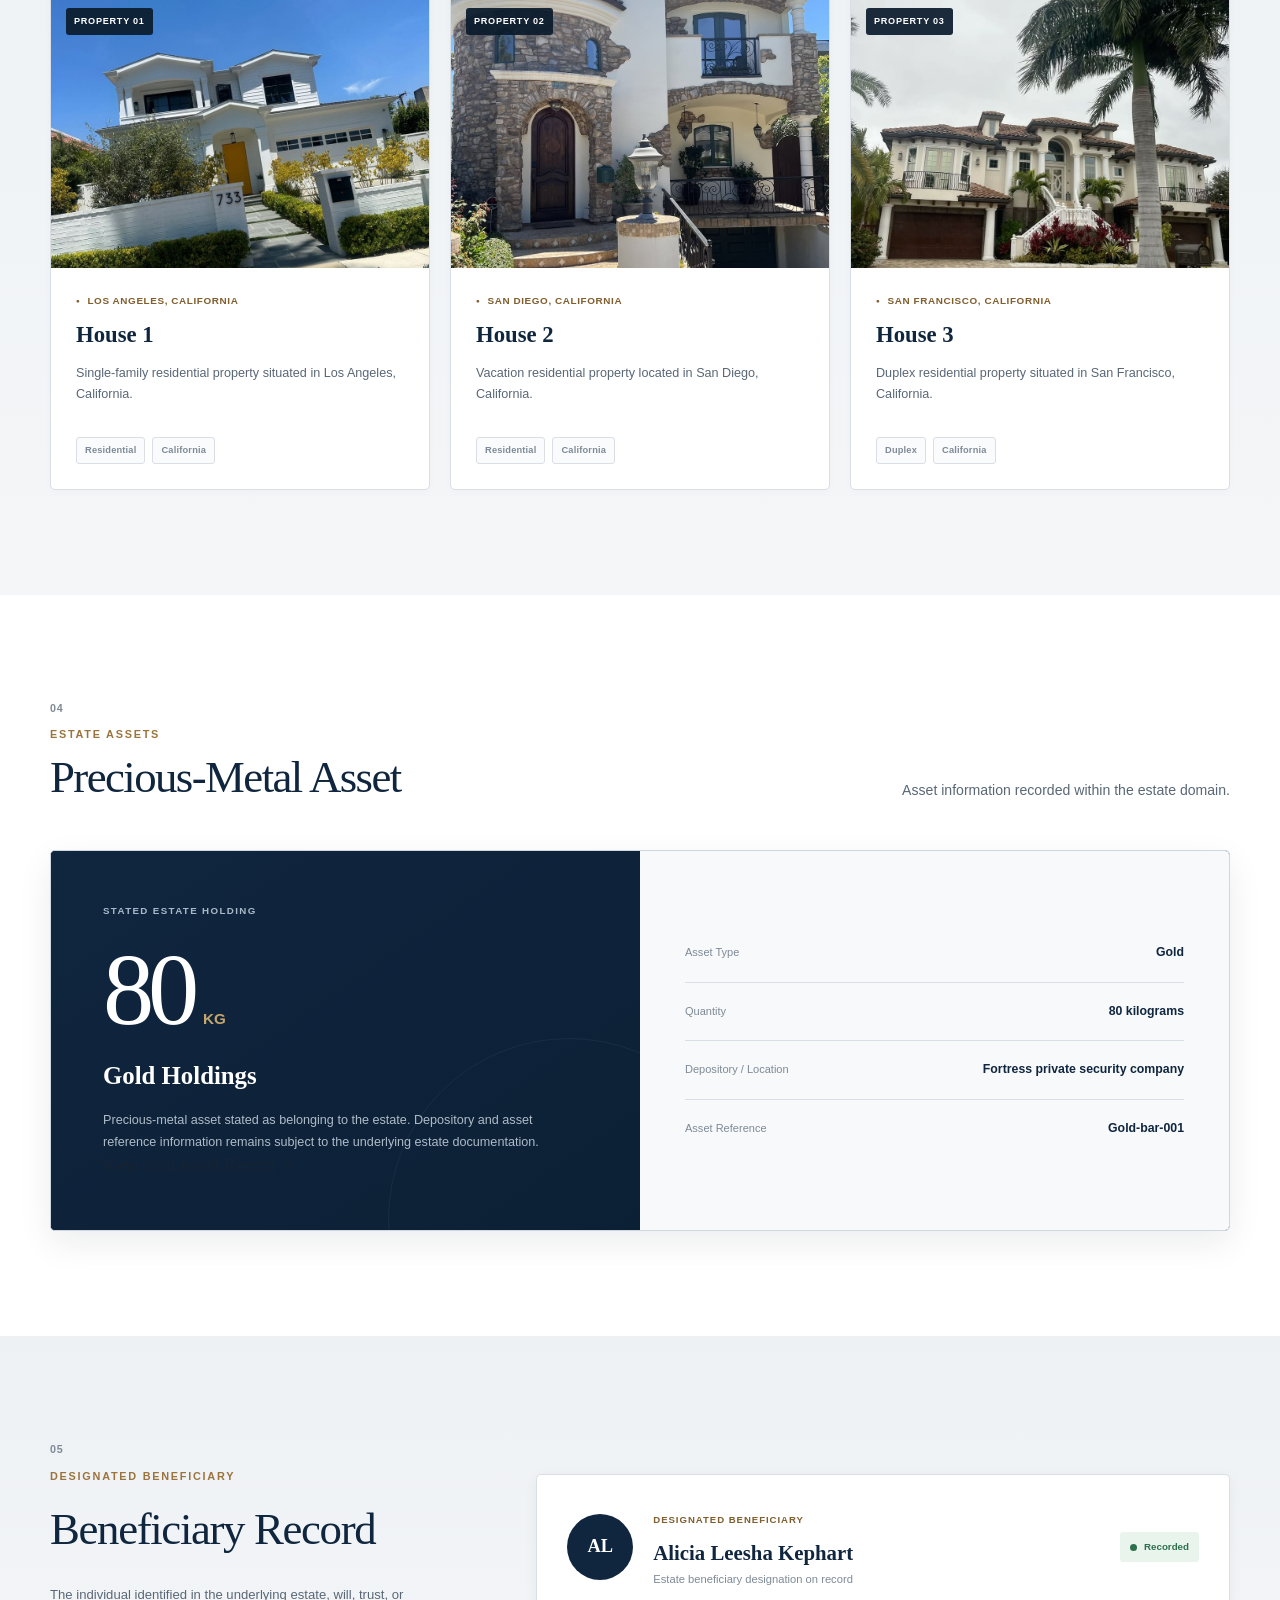
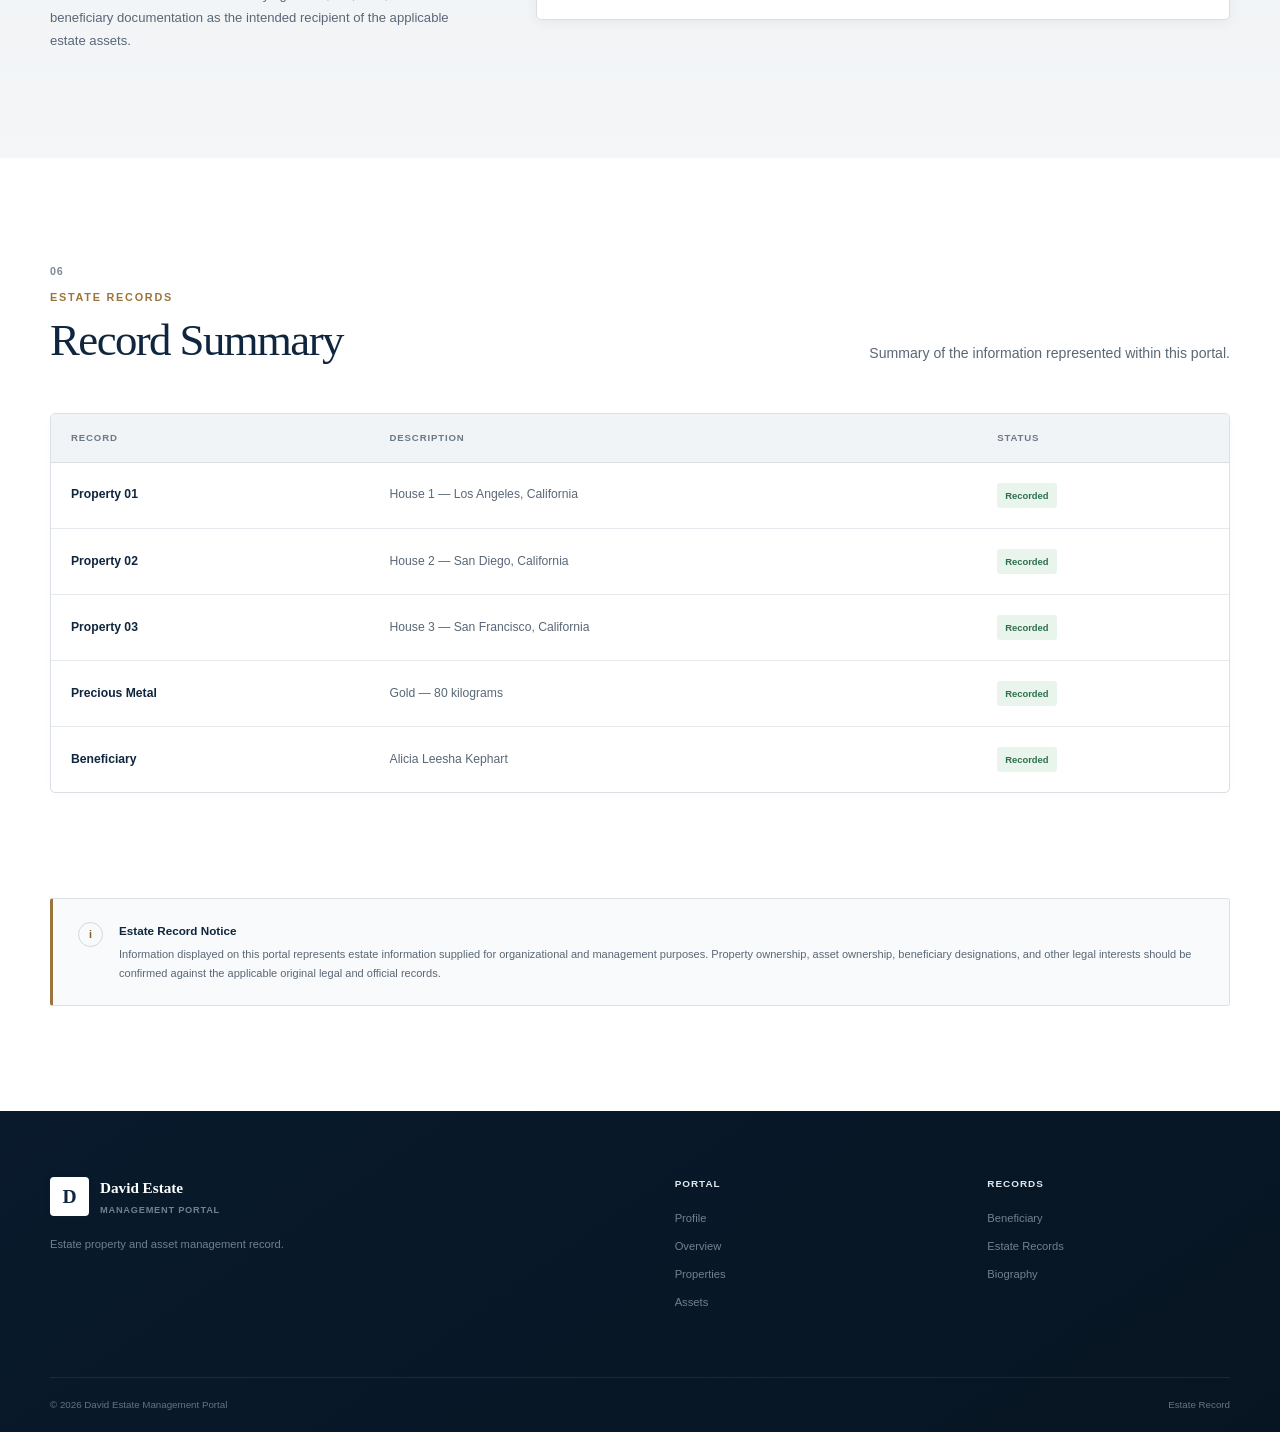
==== commit afae9852: "Add files via upload" ====
--- a/index.html
+++ b/index.html
@@ -836,7 +836,7 @@
           </span>
 
           <strong>
-            __________________
+            Fortress private security company
           </strong>
 
         </div>
@@ -849,7 +849,7 @@
           </span>
 
           <strong>
-            __________________
+            Gold-bar-001
           </strong>
 
         </div>
